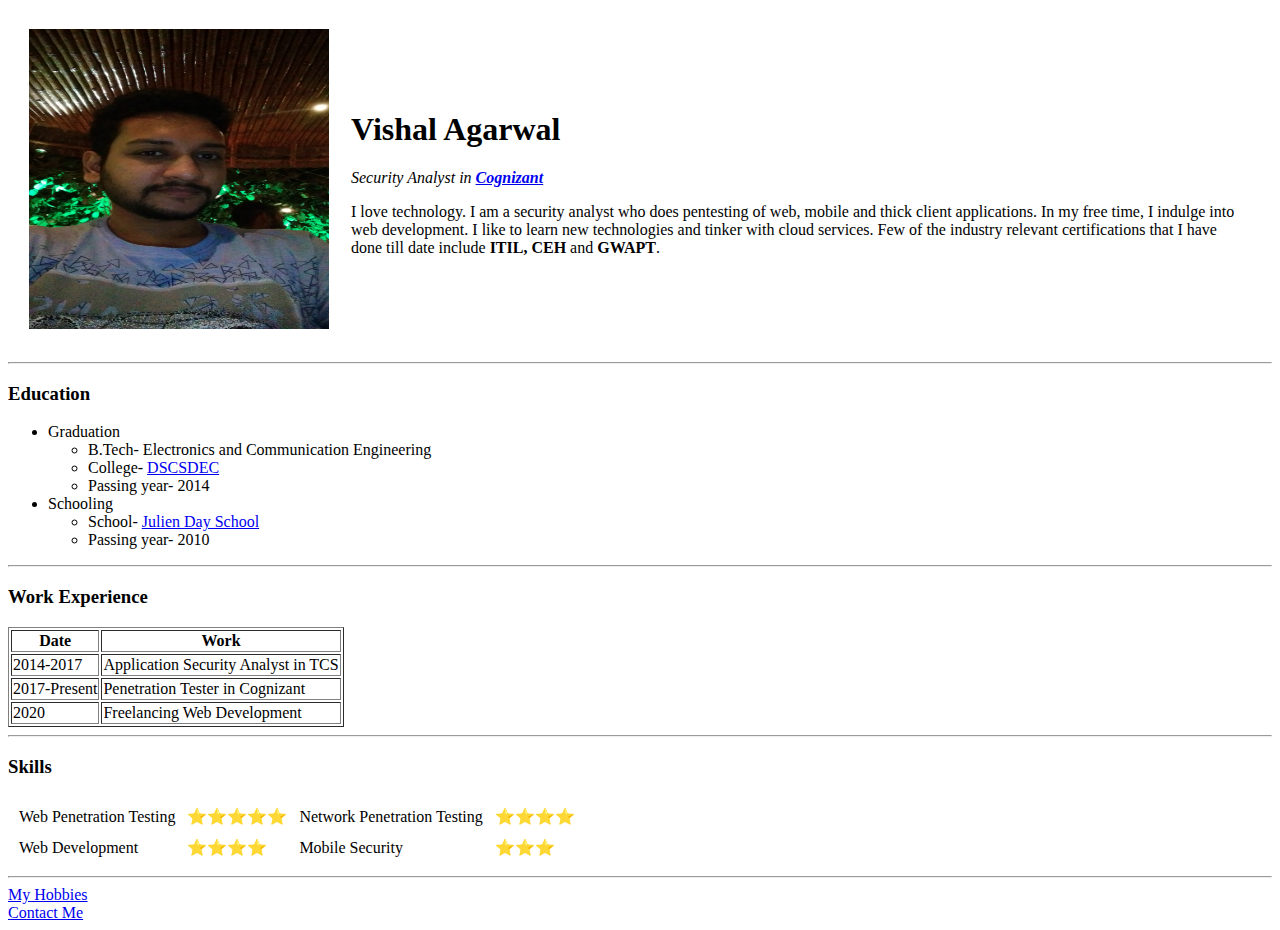
==== index.html @ e52f92f9 "Added initial CV files" ====
<!DOCTYPE html>
<html lang="en" dir="ltr">

<head>
  <meta charset="utf-8">
  <title>Vishal's Personal Site</title>
</head>

<body>
  <table cellspacing="20">
    <tr>
      <td><img src="images/profilePic.jpg" height="300" width="300" alt="vishal profile picture"></td>
      <td><h1>Vishal Agarwal</h1>
      <p><i>Security Analyst in <strong><a href="https://www.cognizant.com/">Cognizant</a></strong></i></p>
      <p>I love technology. I am a security analyst who does pentesting of web, mobile and thick client applications. In my free time, I indulge into web development. I like to learn new technologies and tinker with cloud services. Few of the industry
        relevant certifications that I have done till date include <b>ITIL, CEH</b> and <b>GWAPT</b>.</p></td>
    </tr>
  </table>


  <hr>
  <h3>Education</h3>
  <ul>
    <li>Graduation</li>
    <ul>
      <li>B.Tech- Electronics and Communication Engineering</li>
      <li>College- <a href="https://dsec.ac.in/">DSCSDEC</a> </li>
      <li>Passing year- 2014</li>
    </ul>

    <li>Schooling</li>
    <ul>
      <li>School- <a href="https://juliendayschool.org/home">Julien Day School</a></li>
      <li>Passing year- 2010</li>
    </ul>
  </ul>
  <hr>
  <h3>Work Experience</h3>
  <table border="1">
    <thead>
      <tr>
        <th>Date</th>
        <th>Work</th>
      </tr>
    </thead>
    <tbody>
      <tr>
        <td>2014-2017</td>
        <td>Application Security Analyst in TCS</td>
      </tr>
      <tr>
        <td>2017-Present</td>
        <td>Penetration Tester in Cognizant</td>
      </tr>
      <tr>
        <td>2020</td>
        <td>Freelancing Web Development</td>
      </tr>

    </tbody>
    <tfoot>

    </tfoot>

  </table>
  <hr>
  <h3>Skills</h3>
  <table cellspacing=10>
    <tr>
      <td>Web Penetration Testing</td>
      <td>⭐⭐⭐⭐⭐</td>
      <td>Network Penetration Testing </td>
      <td>⭐⭐⭐⭐</td>
    </tr>
    <tr>
      <td>Web Development </td>
      <td>⭐⭐⭐⭐</td>
      <td>Mobile Security </td>
      <td>⭐⭐⭐</td>
    </tr>

  </table>
  <hr>
  <a href="hobbies.html">My Hobbies</a><br>
  <a href="contact.html">Contact Me</a>
</body>

</html>
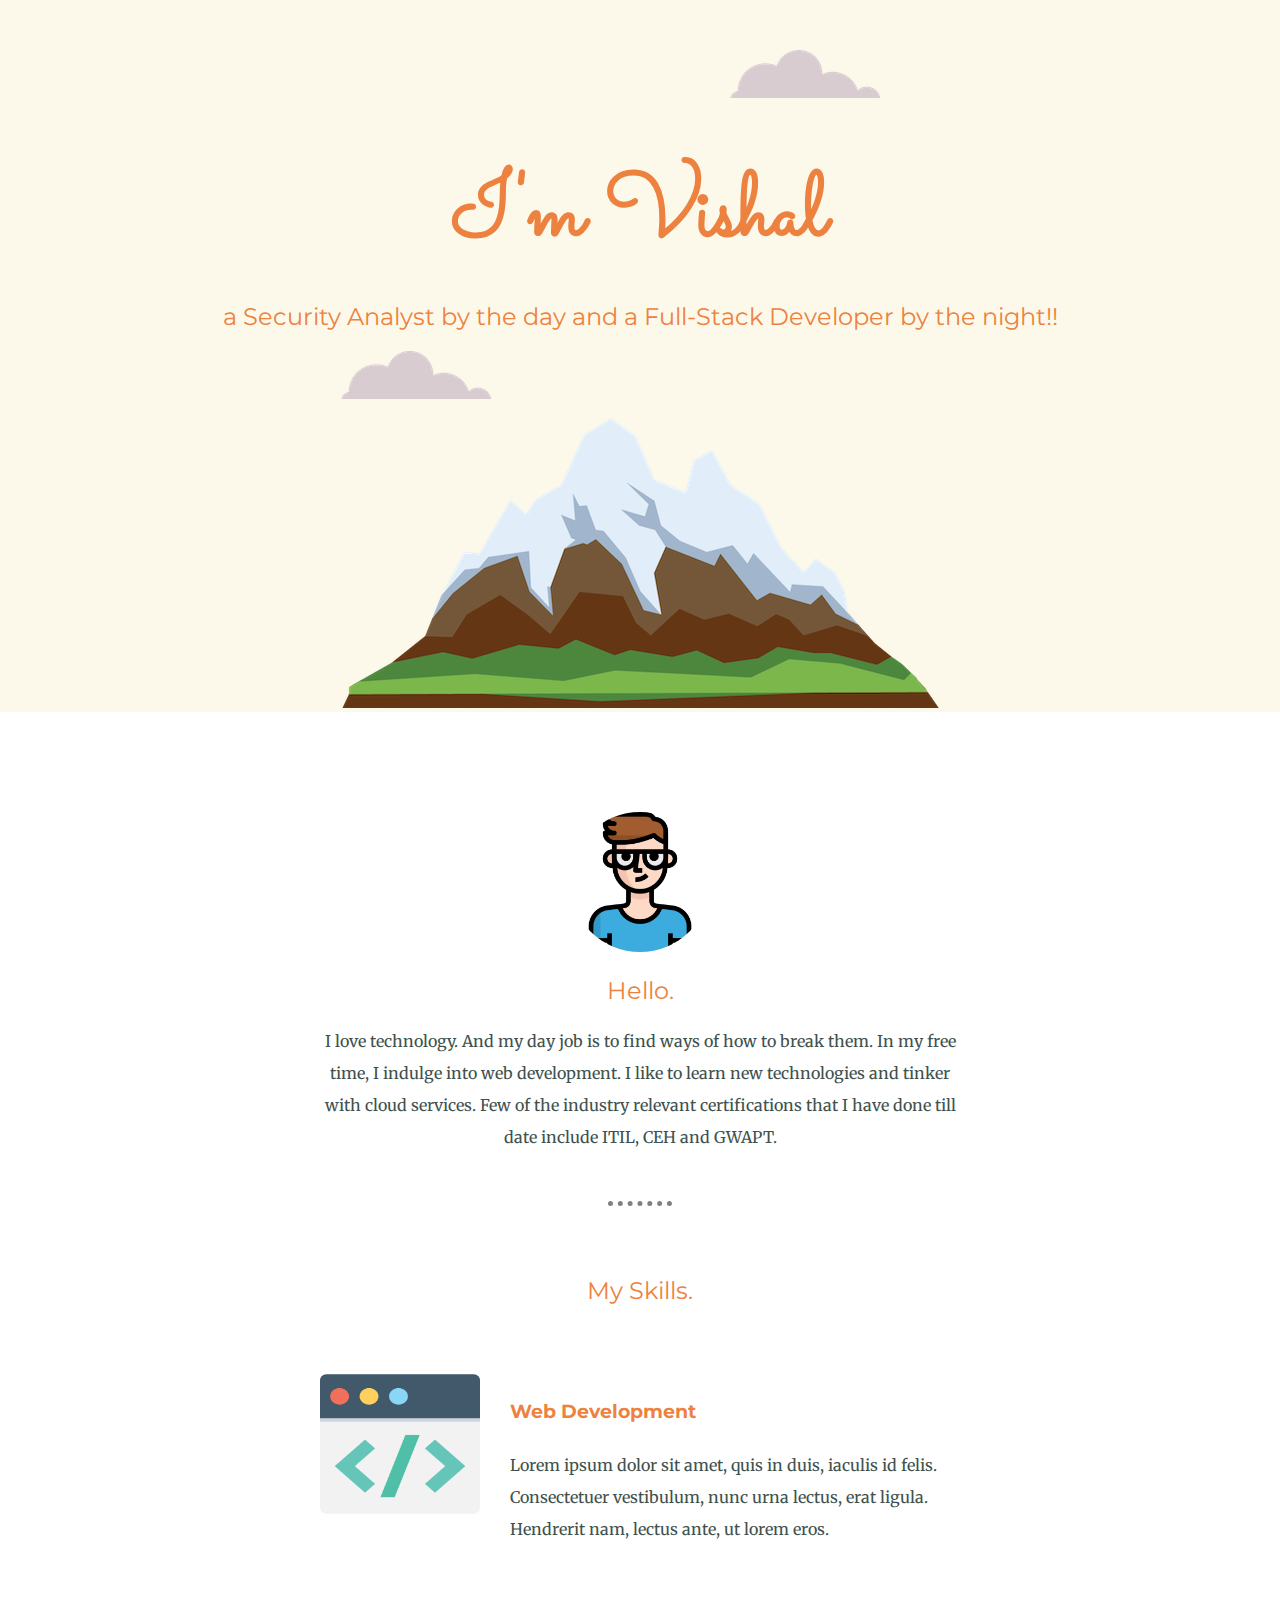
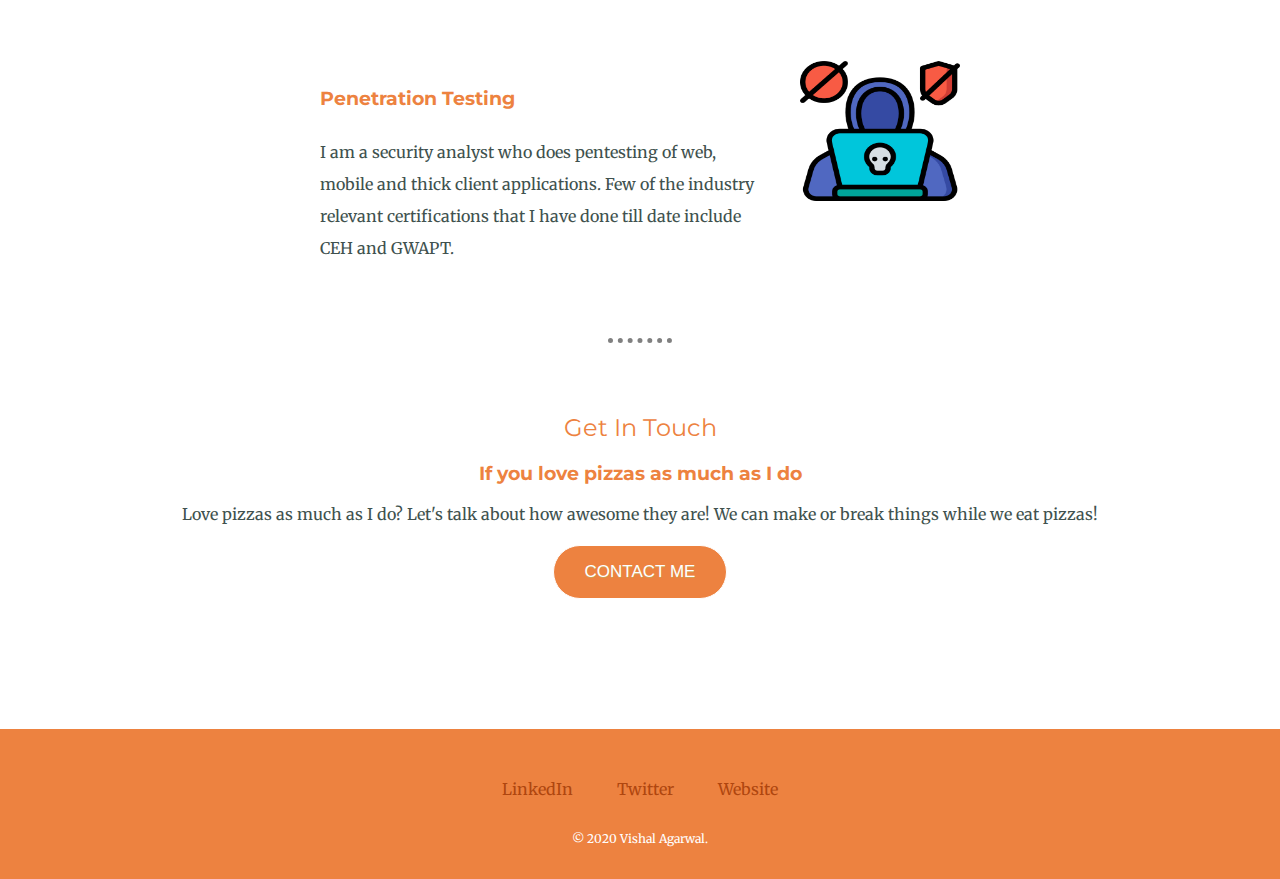
==== commit 8a680fb4: "Updated My Personal Site" ====
--- a/index.html
+++ b/index.html
@@ -1,88 +1,59 @@
 <!DOCTYPE html>
 <html lang="en" dir="ltr">
+  <head>
+    <meta charset="utf-8">
+    <title>Vishal Agarwal</title>
+    <link rel="stylesheet" href="css/styles.css">
+    <link rel="icon" href="favicon.ico">
+    <link href="https://fonts.googleapis.com/css?family=Merriweather|Montserrat|Sacramento&display=swap" rel="stylesheet">
+  </head>
+  <body>
+    <div class="top-container">
+      <img class="top-cloud" src="images/cloud.png" alt="cloud-img">
+      <h1>I'm Vishal</h1>
+      <h2>a Security Analyst by the day and a Full-Stack Developer by the night!!</h2>
+      <img class="bottom-cloud" src="images/cloud.png" alt="cloud-img">
+      <img src="images/mountain.png" alt="mountain-img">
 
-<head>
-  <meta charset="utf-8">
-  <title>Vishal's Personal Site</title>
-</head>
-
-<body>
-  <table cellspacing="20">
-    <tr>
-      <td><img src="images/profilePic.jpg" height="300" width="300" alt="vishal profile picture"></td>
-      <td><h1>Vishal Agarwal</h1>
-      <p><i>Security Analyst in <strong><a href="https://www.cognizant.com/">Cognizant</a></strong></i></p>
-      <p>I love technology. I am a security analyst who does pentesting of web, mobile and thick client applications. In my free time, I indulge into web development. I like to learn new technologies and tinker with cloud services. Few of the industry
-        relevant certifications that I have done till date include <b>ITIL, CEH</b> and <b>GWAPT</b>.</p></td>
-    </tr>
-  </table>
+    </div>
+    <div class="middle-container">
+      <div class="profile">
+        <img height=140px width=140px style="border-radius: 50%;" src="images/man.png" alt="avatar">
+        <h2>Hello.</h2>
+        <p class="intro">I love technology. And my day job is to find ways of how to break them. In my free time, I indulge into web development. I like to learn new technologies and tinker with cloud services. Few of the industry relevant certifications that I have done till date include ITIL, CEH and GWAPT.</p>
+      </div>
+      <hr>
+      <div class="skills">
+        <h2>My Skills.</h2>
+        <div class="skill-row">
+          <img height=140px width=140px class="development-img" src="images/browser.png" alt="skill1">
+          <h3>Web Development</h3>
+          <p>Lorem ipsum dolor sit amet, quis in duis, iaculis id felis. Consectetuer vestibulum, nunc urna lectus, erat ligula. Hendrerit nam, lectus ante, ut lorem eros.</p>
+        </div>
+        <div class="skill-row">
+          <img height=140px width=140px class="hacking-img" src="images/hacker.png" alt="">
+          <h3>Penetration Testing</h3>
+          <p>I am a security analyst who does pentesting of web, mobile and thick client applications. Few of the industry relevant certifications that I have done till date include CEH and GWAPT.</p>
+        </div>
+      </div>
+      <hr>
+      <div class="contact-me">
+        <h2>Get In Touch</h2>
+        <h3>If you love pizzas as much as I do</h3>
+        <p>Love pizzas as much as I do? Let's talk about how awesome they are! We can make or break things while we eat pizzas!</p>
+        <a class="btn" href="mailto:vishi111144@gmail.com">CONTACT ME</a>
+      </div>
+    </div>
 
 
-  <hr>
-  <h3>Education</h3>
-  <ul>
-    <li>Graduation</li>
-    <ul>
-      <li>B.Tech- Electronics and Communication Engineering</li>
-      <li>College- <a href="https://dsec.ac.in/">DSCSDEC</a> </li>
-      <li>Passing year- 2014</li>
-    </ul>
+    <div class="bottom-container">
 
-    <li>Schooling</li>
-    <ul>
-      <li>School- <a href="https://juliendayschool.org/home">Julien Day School</a></li>
-      <li>Passing year- 2010</li>
-    </ul>
-  </ul>
-  <hr>
-  <h3>Work Experience</h3>
-  <table border="1">
-    <thead>
-      <tr>
-        <th>Date</th>
-        <th>Work</th>
-      </tr>
-    </thead>
-    <tbody>
-      <tr>
-        <td>2014-2017</td>
-        <td>Application Security Analyst in TCS</td>
-      </tr>
-      <tr>
-        <td>2017-Present</td>
-        <td>Penetration Tester in Cognizant</td>
-      </tr>
-      <tr>
-        <td>2020</td>
-        <td>Freelancing Web Development</td>
-      </tr>
+      <a class="footer-link" href="https://www.linkedin.com/in/vishal-agarwal-75a241a0/">LinkedIn</a>
+      <a class="footer-link" href="https://twitter.com/vishi111144">Twitter</a>
+      <a class="footer-link" href="https://www.appbrewery.co/">Website</a>
+      <p style="color:white; font-size:0.75rem; padding: 20px 0px;">© 2020 Vishal Agarwal.</p>
+    </div>
 
-    </tbody>
-    <tfoot>
 
-    </tfoot>
-
-  </table>
-  <hr>
-  <h3>Skills</h3>
-  <table cellspacing=10>
-    <tr>
-      <td>Web Penetration Testing</td>
-      <td>⭐⭐⭐⭐⭐</td>
-      <td>Network Penetration Testing </td>
-      <td>⭐⭐⭐⭐</td>
-    </tr>
-    <tr>
-      <td>Web Development </td>
-      <td>⭐⭐⭐⭐</td>
-      <td>Mobile Security </td>
-      <td>⭐⭐⭐</td>
-    </tr>
-
-  </table>
-  <hr>
-  <a href="hobbies.html">My Hobbies</a><br>
-  <a href="contact.html">Contact Me</a>
-</body>
-
+  </body>
 </html>
--- a/css/styles.css
+++ b/css/styles.css
@@ -0,0 +1,135 @@
+body {
+  color: #40514E;
+  margin: 0;
+  text-align: center;
+  font-family: 'Merriweather', serif;
+}
+.profile{
+  padding-bottom: 40px;
+}
+.top-container {
+  position: relative;
+  background-color: #fcf9ea;
+  margin: 0;
+  padding-top: 100px;
+}
+
+.middle-container {
+  margin: 100px 0;
+
+}
+
+.bottom-container {
+
+}
+
+h1 {
+  font-size: 90px;
+  margin: 50px 0 0 0;
+  font-family: 'Sacramento', cursive;
+  color: #ed8240;
+}
+
+h2 {
+  font-weight: normal;
+  font-family: 'Montserrat', sans-serif;
+  color: #ed8240;
+}
+
+h3 {
+  font-family: 'Montserrat', sans-serif;
+  color: #ed8240;
+}
+a{
+  color: #ed8240;
+}
+
+hr {
+  border-style: dotted none none;
+  width: 5%;
+  border-color: grey;
+  border-width: 5px;
+  padding-bottom: 50px;
+
+}
+.intro{
+  width:50%;
+  margin: auto;
+  line-height: 2;
+}
+.skills{
+  text-align: center;
+}
+.skill-row{
+  margin: 50px auto 50px auto;
+  width:50%;
+  display: inline-block;
+  text-align: left;
+  line-height: 2;
+
+}
+
+.development-img{
+  width: 25%;
+  float: left;
+  padding-right: 30px;
+
+}
+.hacking-img{
+  width: 25%;
+  float: right;
+  padding-left: 30px;
+
+}
+.top-cloud {
+  position: absolute;
+  right: 400px;
+  top: 50px;
+}
+
+.bottom-cloud {
+  position: absolute;
+}
+
+a{
+  color:  #af460f;
+  margin: 5px 20px;
+  text-decoration: none;
+}
+
+a:hover {
+	color: #eeb44f;
+}
+
+.middle-container{
+  padding-bottom: 25px;
+}
+
+.bottom-container{
+  background-color: #ed8240;
+  padding-top: 50px;
+
+  height: 100px;
+}
+
+.btn {
+	background-color:#ed8240;
+	border-radius:28px;
+	border:1px solid;
+	display:inline-block;
+	cursor:pointer;
+	color:#ffffff;
+	font-family:Arial;
+	font-size:17px;
+	padding:16px 31px;
+	text-decoration:none;
+	text-shadow:0px 1px 0px #cc9f52;
+}
+.btn:hover {
+	background-color: #eeb44f;
+  color:#ffffff;
+}
+.btn:active {
+	position:relative;
+	top:1px;
+}
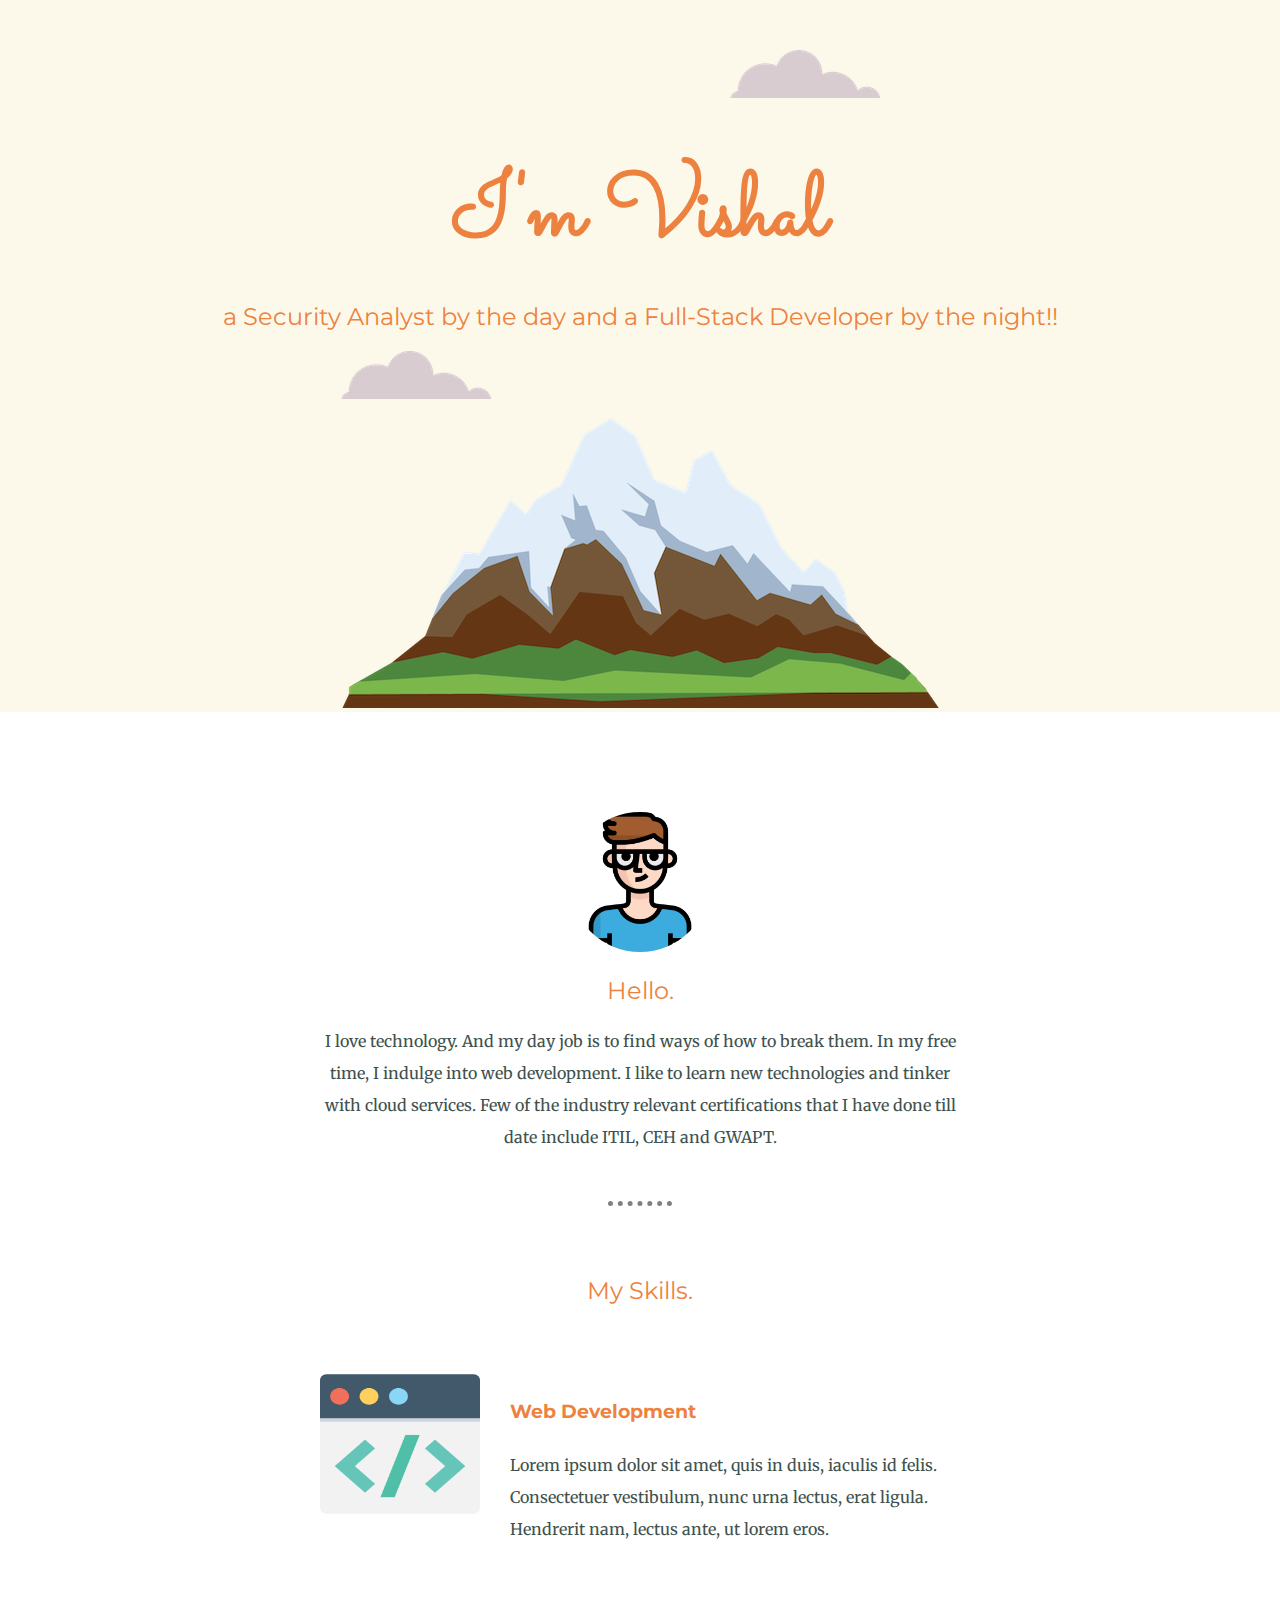
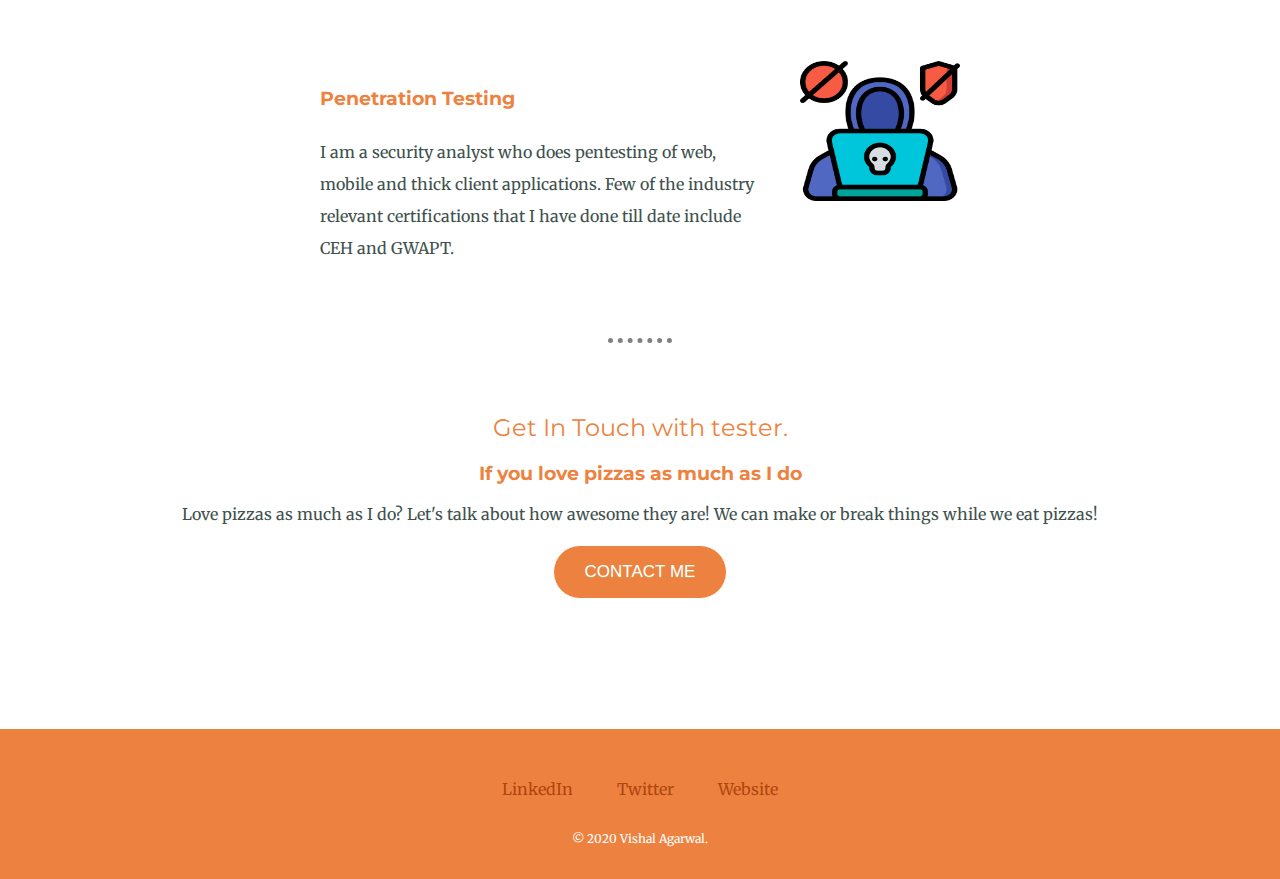
==== commit 59e4382e: "changes made" ====
--- a/index.html
+++ b/index.html
@@ -38,7 +38,7 @@
       </div>
       <hr>
       <div class="contact-me">
-        <h2>Get In Touch</h2>
+        <h2>Get In Touch with tester.</h2>
         <h3>If you love pizzas as much as I do</h3>
         <p>Love pizzas as much as I do? Let's talk about how awesome they are! We can make or break things while we eat pizzas!</p>
         <a class="btn" href="mailto:vishi111144@gmail.com">CONTACT ME</a>
@@ -50,7 +50,7 @@
 
       <a class="footer-link" href="https://www.linkedin.com/in/vishal-agarwal-75a241a0/">LinkedIn</a>
       <a class="footer-link" href="https://twitter.com/vishi111144">Twitter</a>
-      <a class="footer-link" href="https://www.appbrewery.co/">Website</a>
+      <a class="footer-link" href="https://vishal114.github.io/CV/">Website</a>
       <p style="color:white; font-size:0.75rem; padding: 20px 0px;">© 2020 Vishal Agarwal.</p>
     </div>
 
